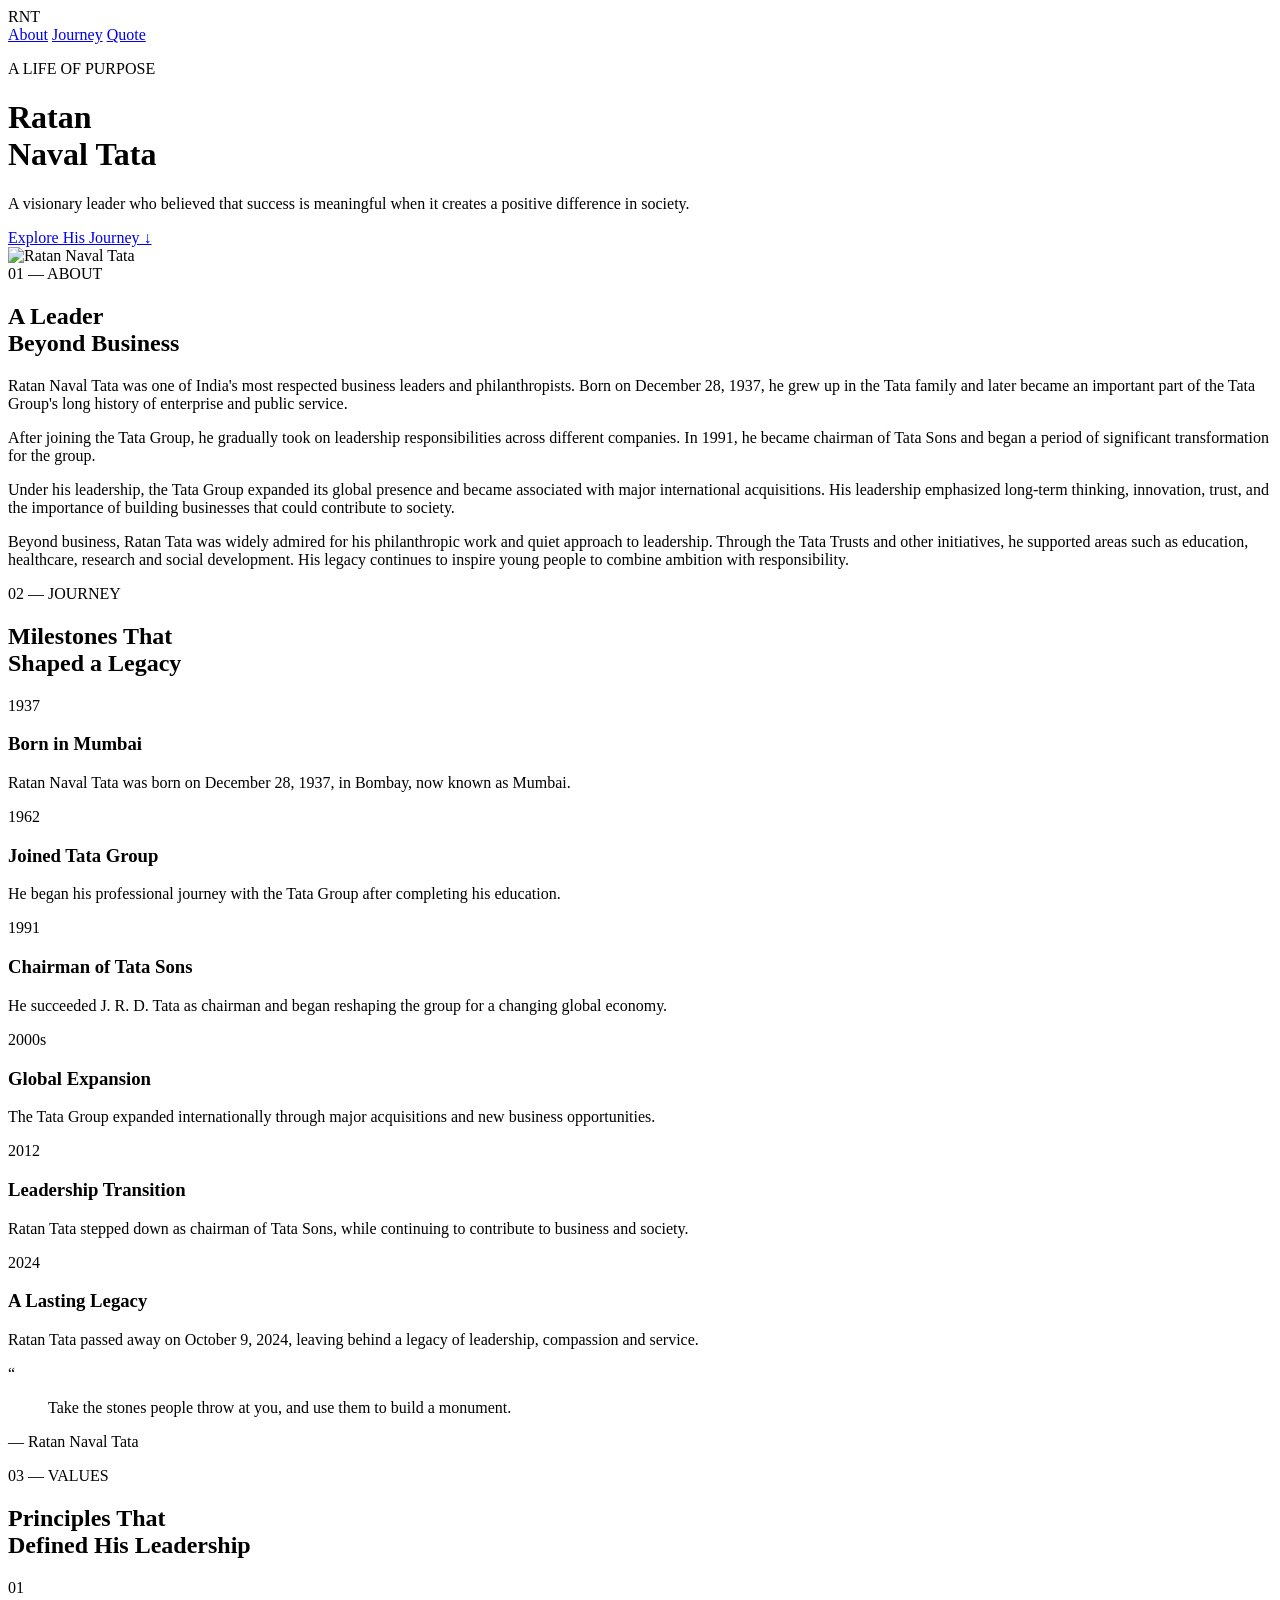
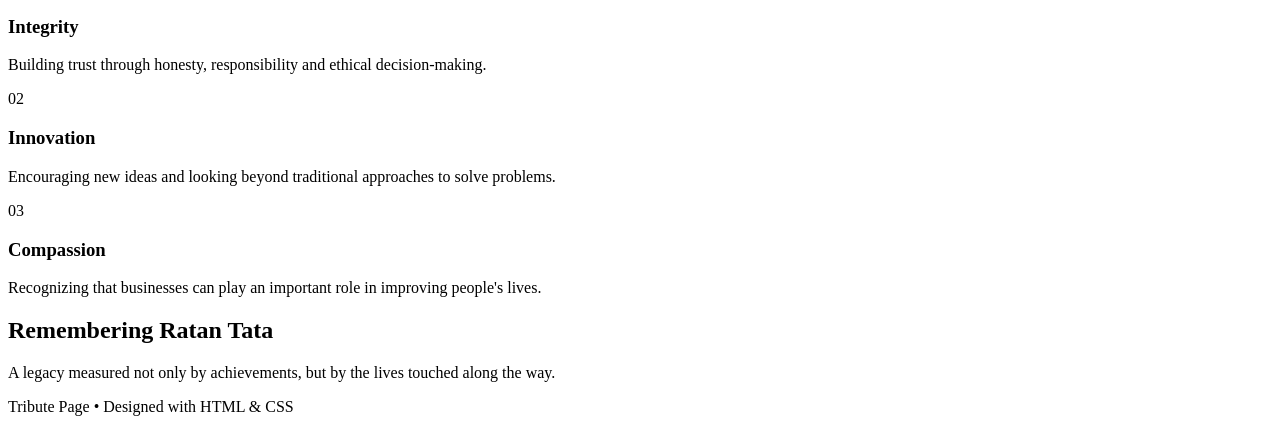
==== WebDev-L2-TributePage/index.html @ 7df33b75 "Create tribute page for Ratan Naval Tata This HTML file serves as a tribute page for Ratan Naval Tat" ====
<!DOCTYPE html>
<html lang="en">
<head>
    <meta charset="UTF-8">
    <meta name="viewport" content="width=device-width, initial-scale=1.0">

    <title>Ratan Naval Tata | A Tribute</title>

    <!-- Google Fonts -->
    <link rel="preconnect" href="https://fonts.googleapis.com">
    <link rel="preconnect" href="https://fonts.gstatic.com" crossorigin>
    <link href="https://fonts.googleapis.com/css2?family=DM+Sans:wght@400;500;600;700&family=Playfair+Display:wght@600;700&display=swap" rel="stylesheet">

    <link rel="stylesheet" href="style.css">
</head>

<body>

    <!-- HERO SECTION -->
    <header class="hero">

        <nav>
            <div class="logo">RNT</div>

            <div class="nav-links">
                <a href="#about">About</a>
                <a href="#journey">Journey</a>
                <a href="#quote">Quote</a>
            </div>
        </nav>

        <div class="hero-content">

            <div class="hero-text">
                <p class="small-heading">A LIFE OF PURPOSE</p>

                <h1>Ratan<br><span>Naval Tata</span></h1>

                <p class="tagline">
                    A visionary leader who believed that success is meaningful
                    when it creates a positive difference in society.
                </p>

                <a href="#about" class="explore-btn">
                    Explore His Journey ↓
                </a>
            </div>

            <div class="hero-image">
                <!-- Wikimedia Commons image -->
                <img
                    src="ratan_tata.jpg"
                    alt="Ratan Naval Tata">
            </div>

        </div>
    </header>


    <!-- ABOUT SECTION -->
    <section id="about" class="about">

        <div class="section-label">01 — ABOUT</div>

        <div class="about-content">

            <div class="about-title">
                <h2>A Leader<br>Beyond Business</h2>
            </div>

            <div class="biography">

                <p>
                    Ratan Naval Tata was one of India's most respected business
                    leaders and philanthropists. Born on December 28, 1937,
                    he grew up in the Tata family and later became an important
                    part of the Tata Group's long history of enterprise and
                    public service.
                </p>

                <p>
                    After joining the Tata Group, he gradually took on
                    leadership responsibilities across different companies.
                    In 1991, he became chairman of Tata Sons and began a period
                    of significant transformation for the group.
                </p>

                <p>
                    Under his leadership, the Tata Group expanded its global
                    presence and became associated with major international
                    acquisitions. His leadership emphasized long-term thinking,
                    innovation, trust, and the importance of building
                    businesses that could contribute to society.
                </p>

                <p>
                    Beyond business, Ratan Tata was widely admired for his
                    philanthropic work and quiet approach to leadership.
                    Through the Tata Trusts and other initiatives, he supported
                    areas such as education, healthcare, research and social
                    development. His legacy continues to inspire young people
                    to combine ambition with responsibility.
                </p>

            </div>

        </div>
    </section>


    <!-- JOURNEY SECTION -->
    <section id="journey" class="journey">

        <div class="section-label light-label">02 — JOURNEY</div>

        <h2>Milestones That<br><span>Shaped a Legacy</span></h2>

        <div class="timeline">

            <div class="timeline-card">
                <span class="year">1937</span>
                <h3>Born in Mumbai</h3>
                <p>
                    Ratan Naval Tata was born on December 28, 1937,
                    in Bombay, now known as Mumbai.
                </p>
            </div>

            <div class="timeline-card">
                <span class="year">1962</span>
                <h3>Joined Tata Group</h3>
                <p>
                    He began his professional journey with the Tata Group
                    after completing his education.
                </p>
            </div>

            <div class="timeline-card">
                <span class="year">1991</span>
                <h3>Chairman of Tata Sons</h3>
                <p>
                    He succeeded J. R. D. Tata as chairman and began
                    reshaping the group for a changing global economy.
                </p>
            </div>

            <div class="timeline-card">
                <span class="year">2000s</span>
                <h3>Global Expansion</h3>
                <p>
                    The Tata Group expanded internationally through major
                    acquisitions and new business opportunities.
                </p>
            </div>

            <div class="timeline-card">
                <span class="year">2012</span>
                <h3>Leadership Transition</h3>
                <p>
                    Ratan Tata stepped down as chairman of Tata Sons,
                    while continuing to contribute to business and society.
                </p>
            </div>

            <div class="timeline-card">
                <span class="year">2024</span>
                <h3>A Lasting Legacy</h3>
                <p>
                    Ratan Tata passed away on October 9, 2024, leaving
                    behind a legacy of leadership, compassion and service.
                </p>
            </div>

        </div>
    </section>


    <!-- QUOTE SECTION -->
    <section id="quote" class="quote-section">

        <div class="quote-mark">“</div>

        <blockquote>
            Take the stones people throw at you,
            and use them to build a monument.
        </blockquote>

        <p class="quote-author">— Ratan Naval Tata</p>

    </section>


    <!-- VALUES SECTION -->
    <section class="values">

        <div class="section-label">03 — VALUES</div>

        <h2>Principles That<br>Defined His Leadership</h2>

        <div class="value-grid">

            <div class="value-box">
                <span>01</span>
                <h3>Integrity</h3>
                <p>
                    Building trust through honesty, responsibility and
                    ethical decision-making.
                </p>
            </div>

            <div class="value-box">
                <span>02</span>
                <h3>Innovation</h3>
                <p>
                    Encouraging new ideas and looking beyond traditional
                    approaches to solve problems.
                </p>
            </div>

            <div class="value-box">
                <span>03</span>
                <h3>Compassion</h3>
                <p>
                    Recognizing that businesses can play an important role
                    in improving people's lives.
                </p>
            </div>

        </div>

    </section>


    <!-- FOOTER -->
    <footer>

        <h2>Remembering Ratan Tata</h2>

        <p>
            A legacy measured not only by achievements,
            but by the lives touched along the way.
        </p>

        <div class="footer-line"></div>

        <p class="copyright">
            Tribute Page • Designed with HTML & CSS
        </p>

    </footer>

</body>
</html>
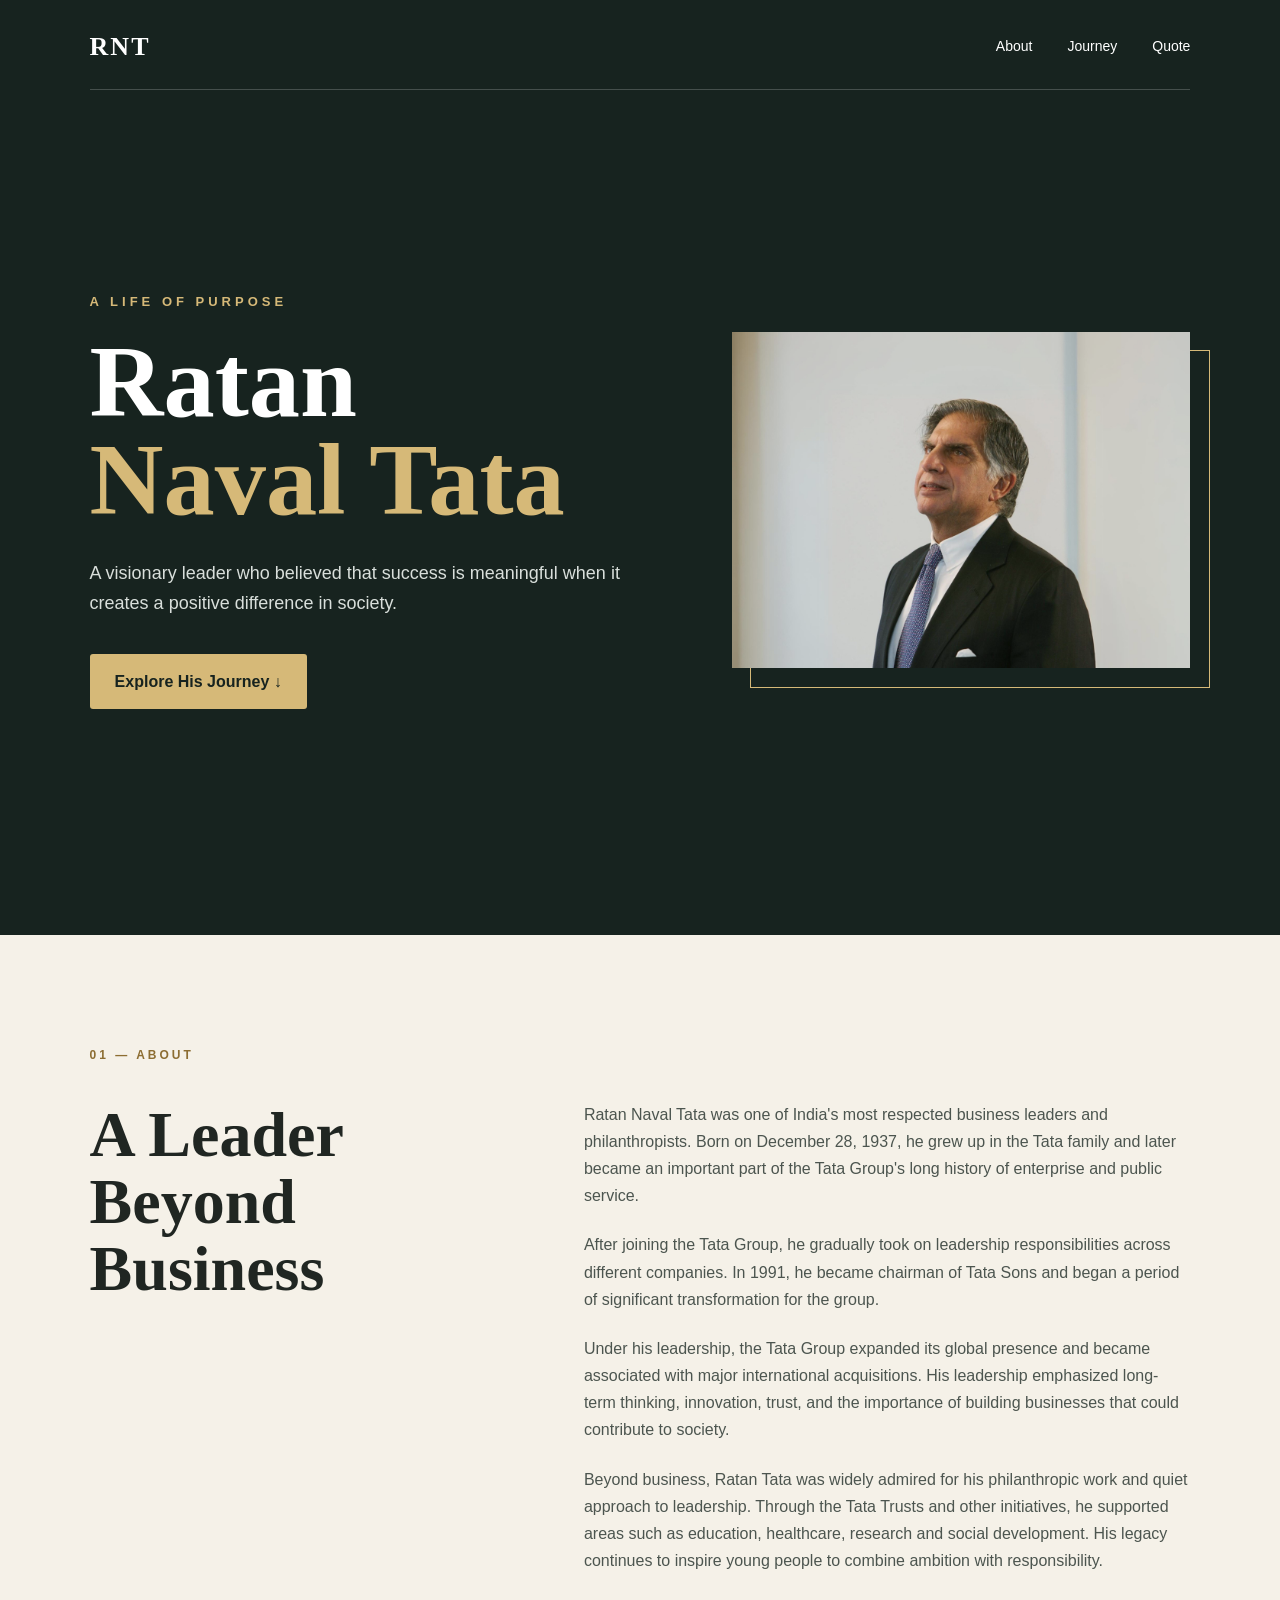
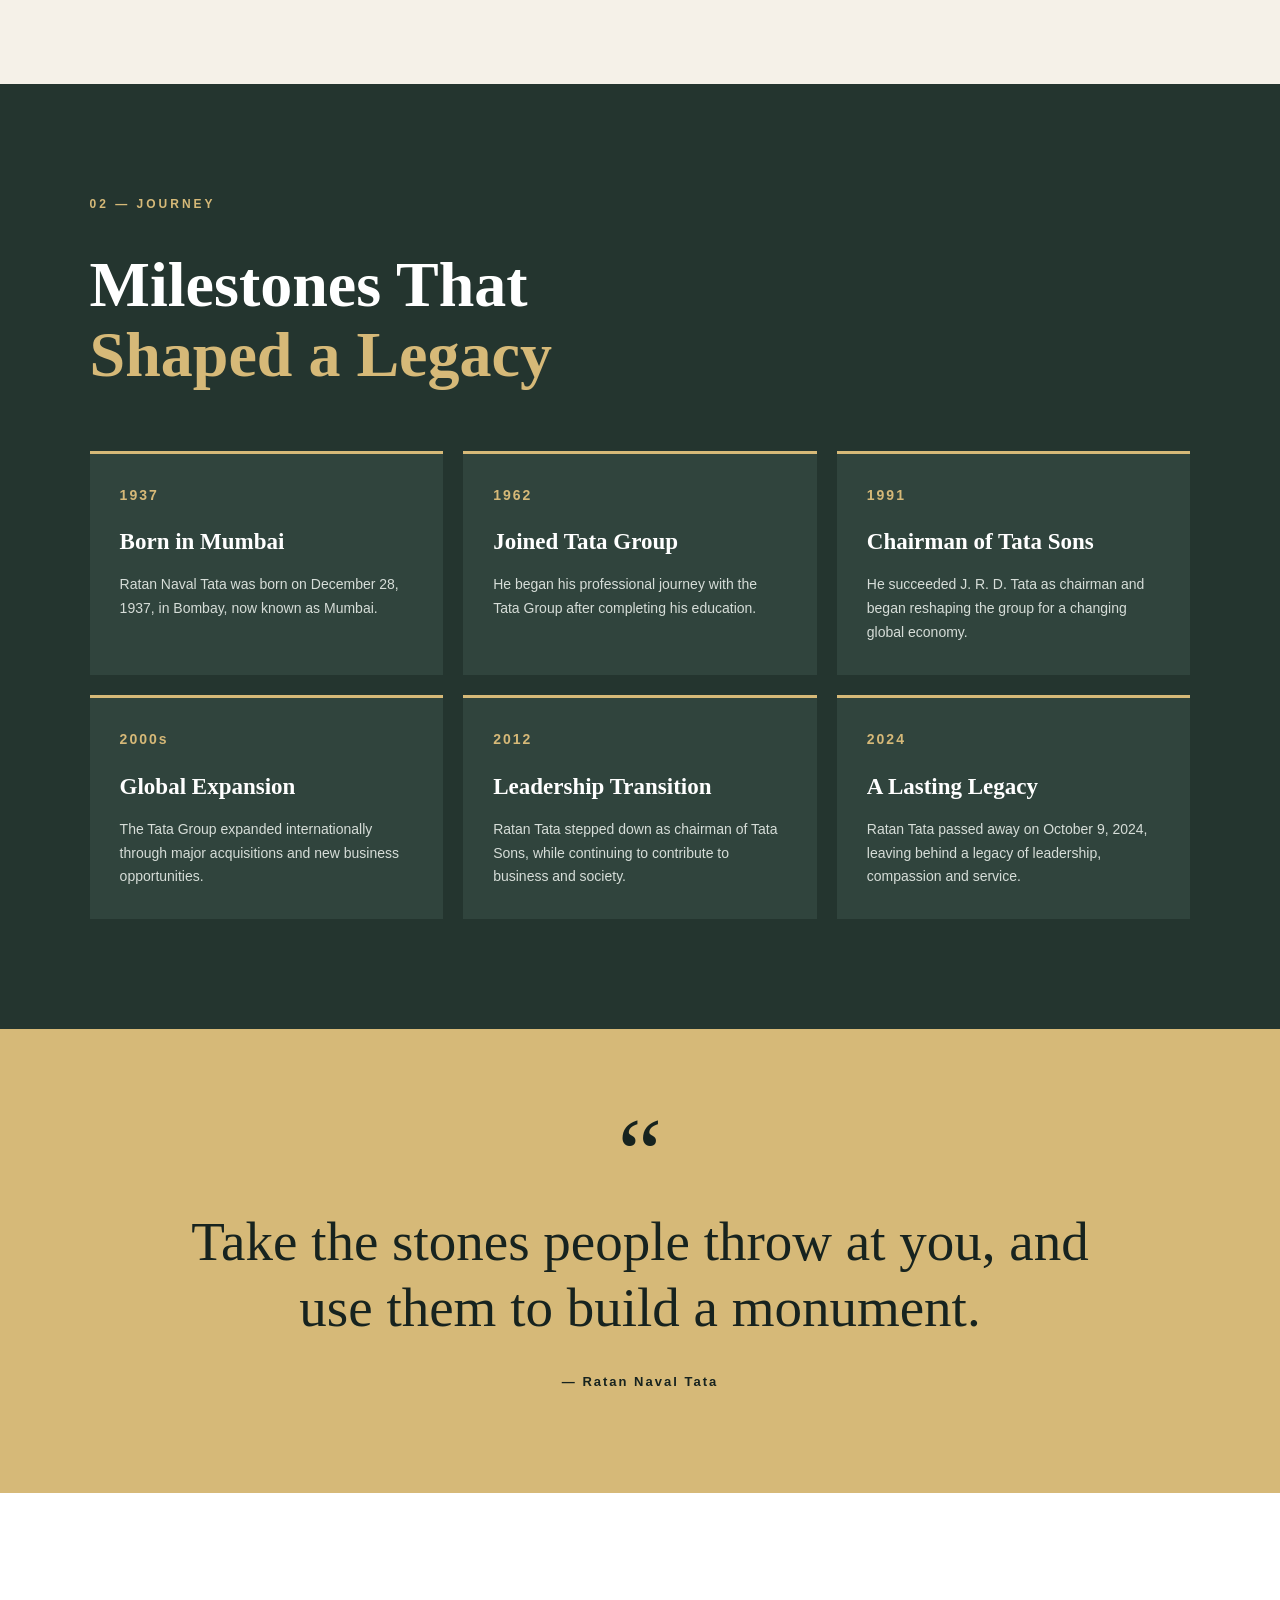
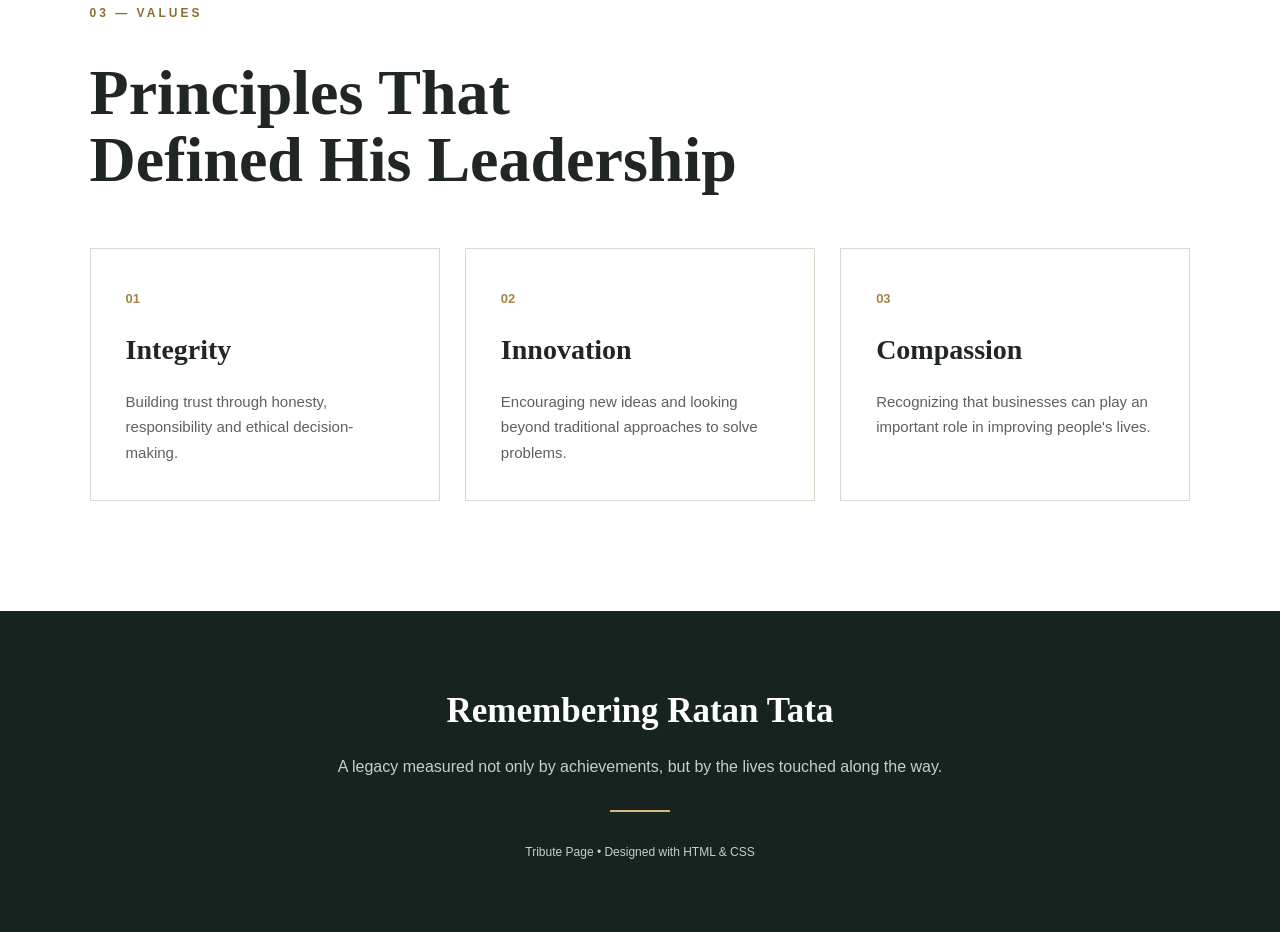
==== commit 0ca1f18e: "Update index.html" ====
--- a/WebDev-L2-TributePage/index.html
+++ b/WebDev-L2-TributePage/index.html
@@ -5,8 +5,6 @@
     <meta name="viewport" content="width=device-width, initial-scale=1.0">
 
     <title>Ratan Naval Tata | A Tribute</title>
-
-    <!-- Google Fonts -->
     <link rel="preconnect" href="https://fonts.googleapis.com">
     <link rel="preconnect" href="https://fonts.gstatic.com" crossorigin>
     <link href="https://fonts.googleapis.com/css2?family=DM+Sans:wght@400;500;600;700&family=Playfair+Display:wght@600;700&display=swap" rel="stylesheet">
@@ -16,7 +14,6 @@
 
 <body>
 
-    <!-- HERO SECTION -->
     <header class="hero">
 
         <nav>
@@ -47,7 +44,6 @@
             </div>
 
             <div class="hero-image">
-                <!-- Wikimedia Commons image -->
                 <img
                     src="ratan_tata.jpg"
                     alt="Ratan Naval Tata">
@@ -56,8 +52,6 @@
         </div>
     </header>
 
-
-    <!-- ABOUT SECTION -->
     <section id="about" class="about">
 
         <div class="section-label">01 — ABOUT</div>
@@ -107,8 +101,6 @@
         </div>
     </section>
 
-
-    <!-- JOURNEY SECTION -->
     <section id="journey" class="journey">
 
         <div class="section-label light-label">02 — JOURNEY</div>
@@ -174,8 +166,6 @@
         </div>
     </section>
 
-
-    <!-- QUOTE SECTION -->
     <section id="quote" class="quote-section">
 
         <div class="quote-mark">“</div>
@@ -189,8 +179,6 @@
 
     </section>
 
-
-    <!-- VALUES SECTION -->
     <section class="values">
 
         <div class="section-label">03 — VALUES</div>
@@ -230,8 +218,6 @@
 
     </section>
 
-
-    <!-- FOOTER -->
     <footer>
 
         <h2>Remembering Ratan Tata</h2>
--- a/WebDev-L2-TributePage/style.css
+++ b/WebDev-L2-TributePage/style.css
@@ -0,0 +1,421 @@
+* {
+    margin: 0;
+    padding: 0;
+    box-sizing: border-box;
+}
+
+html {
+    scroll-behavior: smooth;
+}
+
+body {
+    font-family: "DM Sans", sans-serif;
+    color: #202622;
+    background: #f5f1e8;
+    line-height: 1.7;
+}
+
+.hero {
+    min-height: 100vh;
+    background: #17231f;
+    color: #ffffff;
+    padding: 25px 7%;
+}
+
+nav {
+    display: flex;
+    justify-content: space-between;
+    align-items: center;
+    border-bottom: 1px solid rgba(255,255,255,0.2);
+    padding-bottom: 20px;
+}
+
+.logo {
+    font-family: "Playfair Display", serif;
+    font-size: 26px;
+    font-weight: 700;
+    letter-spacing: 2px;
+}
+
+.nav-links {
+    display: flex;
+    gap: 35px;
+}
+
+.nav-links a {
+    color: white;
+    text-decoration: none;
+    font-size: 14px;
+    transition: 0.3s;
+}
+
+.nav-links a:hover {
+    color: #d6b978;
+}
+
+.hero-content {
+    max-width: 1200px;
+    margin: auto;
+    min-height: calc(100vh - 80px);
+
+    display: grid;
+    grid-template-columns: 1fr 0.8fr;
+    align-items: center;
+    gap: 70px;
+}
+
+.small-heading {
+    color: #d6b978;
+    font-size: 13px;
+    font-weight: 700;
+    letter-spacing: 4px;
+    margin-bottom: 20px;
+}
+
+.hero h1 {
+    font-family: "Playfair Display", serif;
+    font-size: clamp(55px, 8vw, 105px);
+    line-height: 0.95;
+    margin-bottom: 30px;
+}
+
+.hero h1 span {
+    color: #d6b978;
+}
+
+.tagline {
+    max-width: 540px;
+    color: #d9dfdb;
+    font-size: 18px;
+    margin-bottom: 35px;
+}
+
+.explore-btn {
+    display: inline-block;
+    padding: 14px 25px;
+    background: #d6b978;
+    color: #17231f;
+    text-decoration: none;
+    font-weight: 700;
+    border-radius: 3px;
+    transition: 0.3s;
+}
+
+.explore-btn:hover {
+    background: white;
+    transform: translateY(-3px);
+}
+
+.hero-image {
+    position: relative;
+}
+
+.hero-image::before {
+    content: "";
+    position: absolute;
+    width: 100%;
+    height: 100%;
+    border: 1px solid #d6b978;
+    top: 18px;
+    left: 18px;
+    z-index: 0;
+}
+
+.hero-image img {
+    position: relative;
+    z-index: 1;
+    display: block;
+    width: 100%;
+    max-height: 580px;
+    object-fit: cover;
+    filter: grayscale(15%);
+}
+
+.section-label {
+    color: #8c6d32;
+    font-size: 12px;
+    font-weight: 700;
+    letter-spacing: 3px;
+    margin-bottom: 35px;
+}
+
+.light-label {
+    color: #d6b978;
+}
+
+.about {
+    background: #f5f1e8;
+    padding: 110px 7%;
+}
+
+.about-content {
+    max-width: 1200px;
+    margin: auto;
+
+    display: grid;
+    grid-template-columns: 0.8fr 1.2fr;
+    gap: 90px;
+}
+
+.about h2,
+.values h2 {
+    font-family: "Playfair Display", serif;
+    font-size: clamp(40px, 5vw, 65px);
+    line-height: 1.05;
+}
+
+.biography {
+    display: flex;
+    flex-direction: column;
+    gap: 22px;
+}
+
+.biography p {
+    font-size: 16px;
+    color: #4c554f;
+}
+
+.journey {
+    background: #24352f;
+    color: white;
+    padding: 110px 7%;
+}
+
+.journey > h2 {
+    max-width: 1200px;
+    margin: 0 auto 60px;
+
+    font-family: "Playfair Display", serif;
+    font-size: clamp(40px, 5vw, 65px);
+    line-height: 1.1;
+}
+
+.journey > h2 span {
+    color: #d6b978;
+}
+
+.timeline {
+    max-width: 1200px;
+    margin: auto;
+
+    display: grid;
+    grid-template-columns: repeat(3, 1fr);
+    gap: 20px;
+}
+
+.timeline-card {
+    background: #30443d;
+    padding: 30px;
+    border-top: 3px solid #d6b978;
+    transition: 0.3s;
+}
+
+.timeline-card:hover {
+    transform: translateY(-8px);
+}
+
+.year {
+    display: block;
+    color: #d6b978;
+    font-size: 14px;
+    font-weight: 700;
+    letter-spacing: 2px;
+    margin-bottom: 15px;
+}
+
+.timeline-card h3 {
+    font-family: "Playfair Display", serif;
+    font-size: 23px;
+    margin-bottom: 12px;
+}
+
+.timeline-card p {
+    color: #d6ddd8;
+    font-size: 14px;
+}
+
+.quote-section {
+    background: #d6b978;
+    color: #17231f;
+    padding: 100px 10%;
+    text-align: center;
+}
+
+.quote-mark {
+    font-family: "Playfair Display", serif;
+    font-size: 100px;
+    line-height: 0.5;
+}
+
+blockquote {
+    max-width: 900px;
+    margin: 30px auto;
+
+    font-family: "Playfair Display", serif;
+    font-size: clamp(30px, 5vw, 55px);
+    line-height: 1.2;
+}
+
+.quote-author {
+    font-weight: 700;
+    letter-spacing: 2px;
+    font-size: 13px;
+}
+
+.values {
+    background: #ffffff;
+    padding: 110px 7%;
+}
+
+.values > h2 {
+    max-width: 1200px;
+    margin: auto auto 55px;
+}
+
+.value-grid {
+    max-width: 1200px;
+    margin: auto;
+
+    display: grid;
+    grid-template-columns: repeat(3, 1fr);
+    gap: 25px;
+}
+
+.value-box {
+    padding: 35px;
+    border: 1px solid #ddd8cc;
+    transition: 0.3s;
+}
+
+.value-box:hover {
+    border-color: #d6b978;
+    transform: translateY(-5px);
+}
+
+.value-box span {
+    color: #a48545;
+    font-size: 13px;
+    font-weight: 700;
+}
+
+.value-box h3 {
+    font-family: "Playfair Display", serif;
+    font-size: 28px;
+    margin: 15px 0;
+}
+
+.value-box p {
+    color: #5a625d;
+    font-size: 15px;
+}
+
+footer {
+    background: #17231f;
+    color: white;
+    text-align: center;
+    padding: 70px 20px;
+}
+
+footer h2 {
+    font-family: "Playfair Display", serif;
+    font-size: 35px;
+    margin-bottom: 12px;
+}
+
+footer p {
+    color: #c8cfcb;
+}
+
+.footer-line {
+    width: 60px;
+    height: 2px;
+    background: #d6b978;
+    margin: 30px auto;
+}
+
+.copyright {
+    font-size: 12px;
+}
+
+@media (max-width: 900px) {
+
+    .hero-content {
+        grid-template-columns: 1fr;
+        padding: 70px 0;
+    }
+
+    .hero {
+        min-height: auto;
+    }
+
+    .hero-image {
+        max-width: 600px;
+    }
+
+    .about-content {
+        grid-template-columns: 1fr;
+        gap: 40px;
+    }
+
+    .timeline {
+        grid-template-columns: repeat(2, 1fr);
+    }
+
+    .value-grid {
+        grid-template-columns: 1fr;
+    }
+}
+
+
+@media (max-width: 600px) {
+
+    .hero,
+    .about,
+    .journey,
+    .values {
+        padding-left: 5%;
+        padding-right: 5%;
+    }
+
+    nav {
+        padding-bottom: 15px;
+    }
+
+    .nav-links {
+        gap: 15px;
+    }
+
+    .nav-links a {
+        font-size: 12px;
+    }
+
+    .hero-content {
+        gap: 45px;
+    }
+
+    .hero h1 {
+        font-size: 58px;
+    }
+
+    .tagline {
+        font-size: 16px;
+    }
+
+    .timeline {
+        grid-template-columns: 1fr;
+    }
+
+    .quote-section {
+        padding: 80px 7%;
+    }
+
+    blockquote {
+        font-size: 32px;
+    }
+
+    .hero-image::before {
+        top: 10px;
+        left: 10px;
+    }
+}
+
